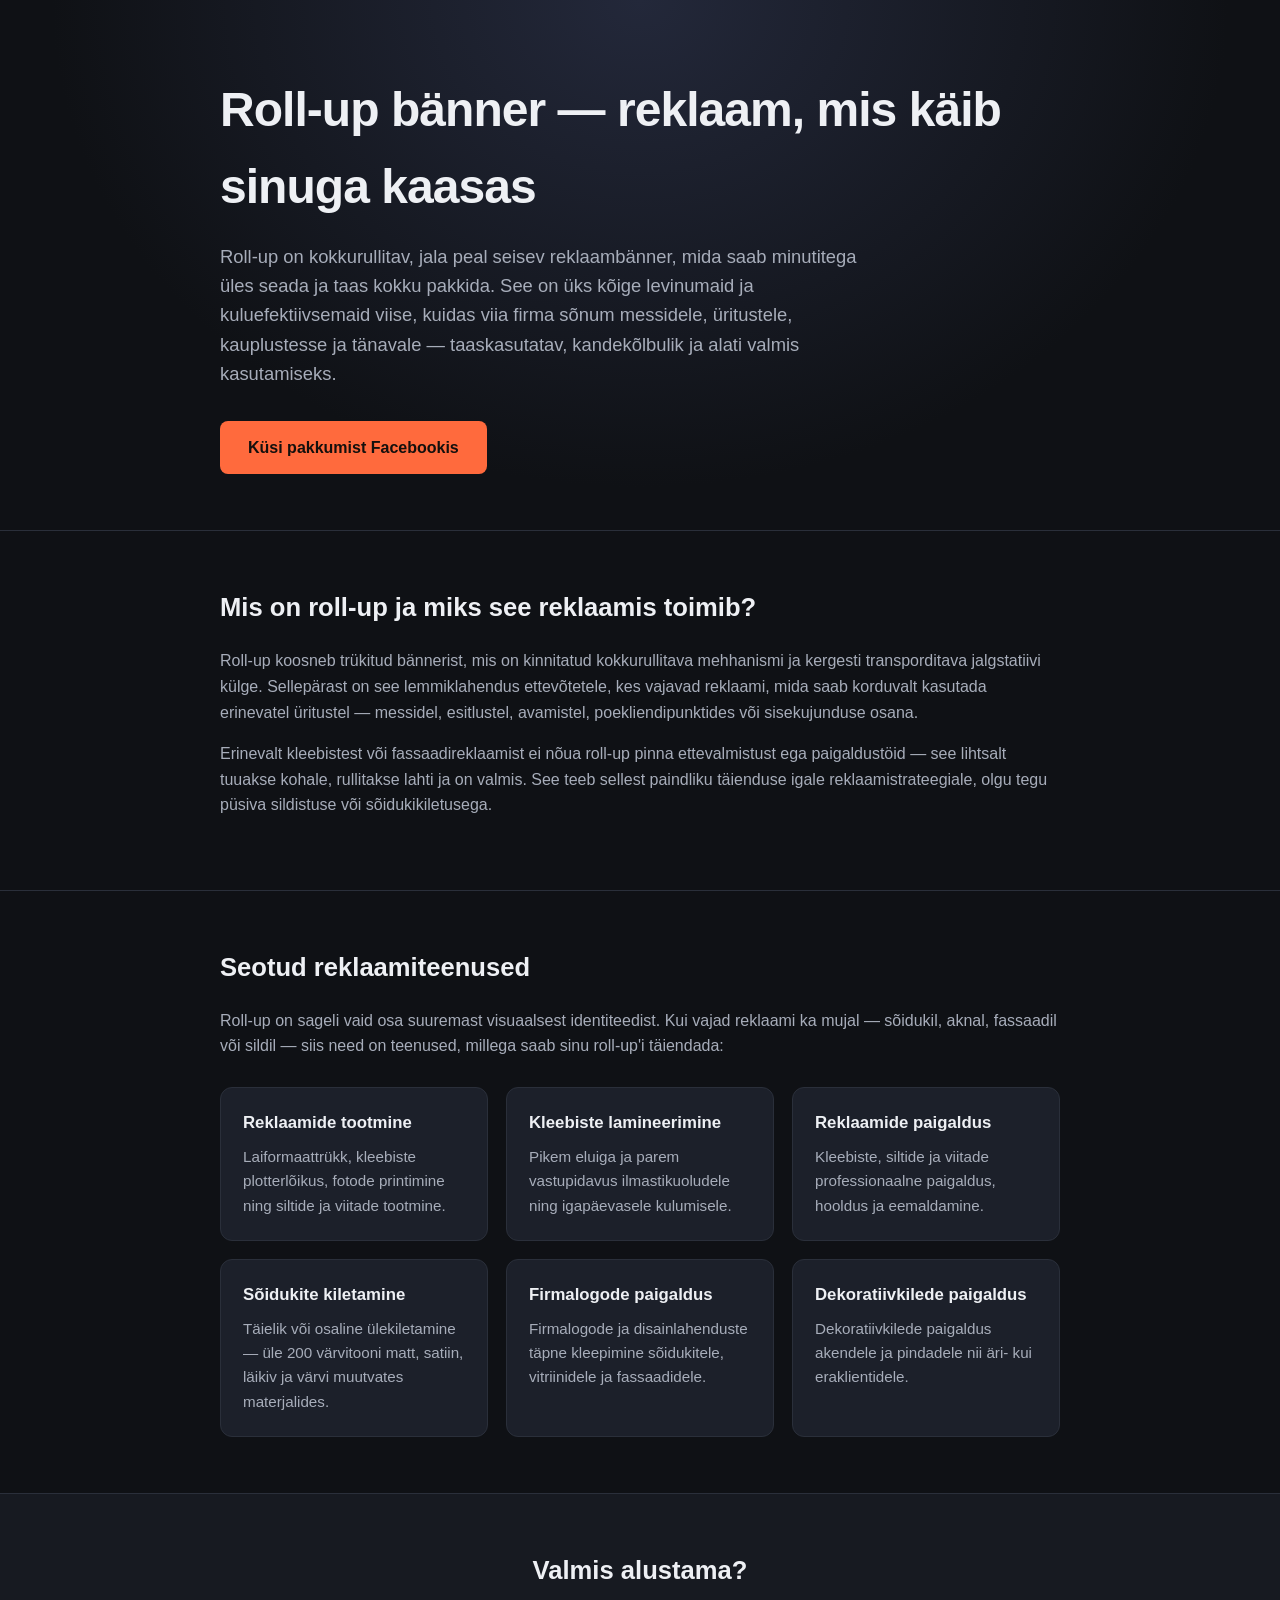
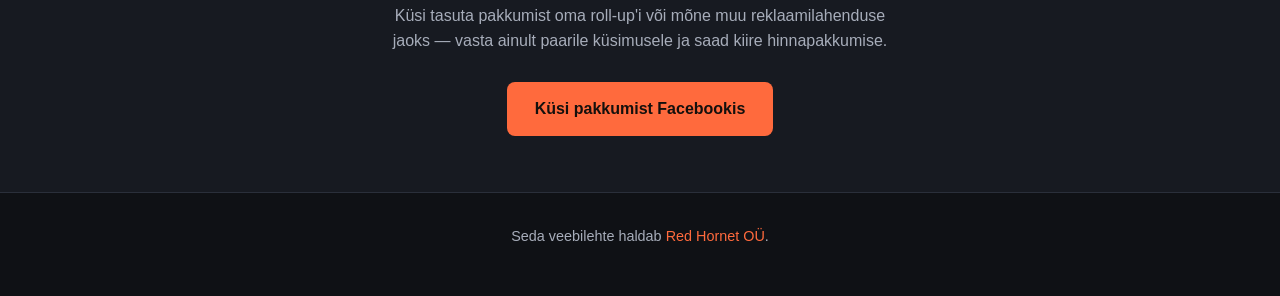
==== index.html @ 04a687b8 "Add roll-up.ee landing page Explains what a roll-up banner is, lists related advertising services, a" ====
<!DOCTYPE html>
<html lang="et">
<head>
<meta charset="UTF-8">
<meta name="viewport" content="width=device-width, initial-scale=1.0">
<title>Roll-up — mis see on ja kuidas see reklaami aitab</title>
<meta name="description" content="Roll-up bänner on kompaktne ja korduvkasutatav reklaamlahendus messidele, üritustele ja äripindadele. Küsi pakkumist ja tutvu seotud reklaamiteenustega.">
<style>
  :root {
    --bg: #0f1115;
    --bg-alt: #171a21;
    --card: #1c202a;
    --border: #2a2f3a;
    --text: #eef0f4;
    --text-dim: #a7adba;
    --accent: #ff6a3d;
    --accent-dim: #e85a2f;
  }
  * { box-sizing: border-box; }
  html, body {
    margin: 0;
    padding: 0;
    background: var(--bg);
    color: var(--text);
    font-family: -apple-system, BlinkMacSystemFont, "Segoe UI", Roboto, Helvetica, Arial, sans-serif;
    line-height: 1.6;
  }
  a { color: var(--accent); text-decoration: none; }
  a:hover { text-decoration: underline; }
  .wrap { max-width: 880px; margin: 0 auto; padding: 0 20px; }

  header.hero {
    padding: 72px 0 56px;
    background: radial-gradient(ellipse at top, #23283a 0%, var(--bg) 65%);
    border-bottom: 1px solid var(--border);
  }
  header.hero h1 {
    font-size: clamp(2rem, 5vw, 3rem);
    margin: 0 0 16px;
    letter-spacing: -0.02em;
  }
  header.hero p.lead {
    font-size: 1.15rem;
    color: var(--text-dim);
    max-width: 640px;
    margin: 0 0 32px;
  }
  .btn {
    display: inline-block;
    background: var(--accent);
    color: #14100d;
    font-weight: 700;
    padding: 14px 28px;
    border-radius: 8px;
    text-decoration: none;
    transition: background 0.15s ease;
  }
  .btn:hover {
    background: var(--accent-dim);
    text-decoration: none;
  }

  section {
    padding: 56px 0;
    border-bottom: 1px solid var(--border);
  }
  section h2 {
    font-size: 1.6rem;
    margin: 0 0 20px;
  }
  section p {
    color: var(--text-dim);
  }

  .grid {
    display: grid;
    grid-template-columns: repeat(auto-fit, minmax(240px, 1fr));
    gap: 18px;
    margin-top: 28px;
  }
  .card {
    background: var(--card);
    border: 1px solid var(--border);
    border-radius: 12px;
    padding: 22px;
  }
  .card h3 {
    margin: 0 0 8px;
    font-size: 1.05rem;
    color: var(--text);
  }
  .card p {
    margin: 0;
    font-size: 0.95rem;
  }

  .cta-block {
    text-align: center;
    background: var(--bg-alt);
  }
  .cta-block h2 { margin-bottom: 12px; }
  .cta-block p { max-width: 520px; margin: 0 auto 28px; }

  footer {
    padding: 32px 0 48px;
    text-align: center;
    color: var(--text-dim);
    font-size: 0.9rem;
  }
</style>
</head>
<body>

<header class="hero">
  <div class="wrap">
    <h1>Roll-up bänner — reklaam, mis käib sinuga kaasas</h1>
    <p class="lead">
      Roll-up on kokkurullitav, jala peal seisev reklaambänner, mida saab minutitega üles seada ja
      taas kokku pakkida. See on üks kõige levinumaid ja kuluefektiivsemaid viise, kuidas viia
      firma sõnum messidele, üritustele, kauplustesse ja tänavale — taaskasutatav, kandekõlbulik
      ja alati valmis kasutamiseks.
    </p>
    <a class="btn" href="https://www.facebook.com/Reklaamipaigaldus/" target="_blank" rel="noopener">Küsi pakkumist Facebookis</a>
  </div>
</header>

<section>
  <div class="wrap">
    <h2>Mis on roll-up ja miks see reklaamis toimib?</h2>
    <p>
      Roll-up koosneb trükitud bännerist, mis on kinnitatud kokkurullitava mehhanismi ja
      kergesti transporditava jalgstatiivi külge. Sellepärast on see lemmiklahendus ettevõtetele,
      kes vajavad reklaami, mida saab korduvalt kasutada erinevatel üritustel — messidel,
      esitlustel, avamistel, poekliendipunktides või sisekujunduse osana.
    </p>
    <p>
      Erinevalt kleebistest või fassaadireklaamist ei nõua roll-up pinna ettevalmistust ega
      paigaldustöid — see lihtsalt tuuakse kohale, rullitakse lahti ja on valmis. See teeb sellest
      paindliku täienduse igale reklaamistrateegiale, olgu tegu püsiva sildistuse või
      sõidukikiletusega.
    </p>
  </div>
</section>

<section>
  <div class="wrap">
    <h2>Seotud reklaamiteenused</h2>
    <p>
      Roll-up on sageli vaid osa suuremast visuaalsest identiteedist. Kui vajad reklaami ka
      mujal — sõidukil, aknal, fassaadil või sildil — siis need on teenused, millega saab sinu
      roll-up'i täiendada:
    </p>
    <div class="grid">
      <div class="card">
        <h3>Reklaamide tootmine</h3>
        <p>Laiformaattrükk, kleebiste plotterlõikus, fotode printimine ning siltide ja viitade tootmine.</p>
      </div>
      <div class="card">
        <h3>Kleebiste lamineerimine</h3>
        <p>Pikem eluiga ja parem vastupidavus ilmastikuoludele ning igapäevasele kulumisele.</p>
      </div>
      <div class="card">
        <h3>Reklaamide paigaldus</h3>
        <p>Kleebiste, siltide ja viitade professionaalne paigaldus, hooldus ja eemaldamine.</p>
      </div>
      <div class="card">
        <h3>Sõidukite kiletamine</h3>
        <p>Täielik või osaline ülekiletamine — üle 200 värvitooni matt, satiin, läikiv ja värvi muutvates materjalides.</p>
      </div>
      <div class="card">
        <h3>Firmalogode paigaldus</h3>
        <p>Firmalogode ja disainlahenduste täpne kleepimine sõidukitele, vitriinidele ja fassaadidele.</p>
      </div>
      <div class="card">
        <h3>Dekoratiivkilede paigaldus</h3>
        <p>Dekoratiivkilede paigaldus akendele ja pindadele nii äri- kui eraklientidele.</p>
      </div>
    </div>
  </div>
</section>

<section class="cta-block">
  <div class="wrap">
    <h2>Valmis alustama?</h2>
    <p>
      Küsi tasuta pakkumist oma roll-up'i või mõne muu reklaamilahenduse jaoks — vasta ainult
      paarile küsimusele ja saad kiire hinnapakkumise.
    </p>
    <a class="btn" href="https://www.facebook.com/Reklaamipaigaldus/" target="_blank" rel="noopener">Küsi pakkumist Facebookis</a>
  </div>
</section>

<footer>
  <div class="wrap">
    Seda veebilehte haldab <a href="https://hornet.ee" target="_blank" rel="noopener">Red Hornet OÜ</a>.
  </div>
</footer>

</body>
</html>
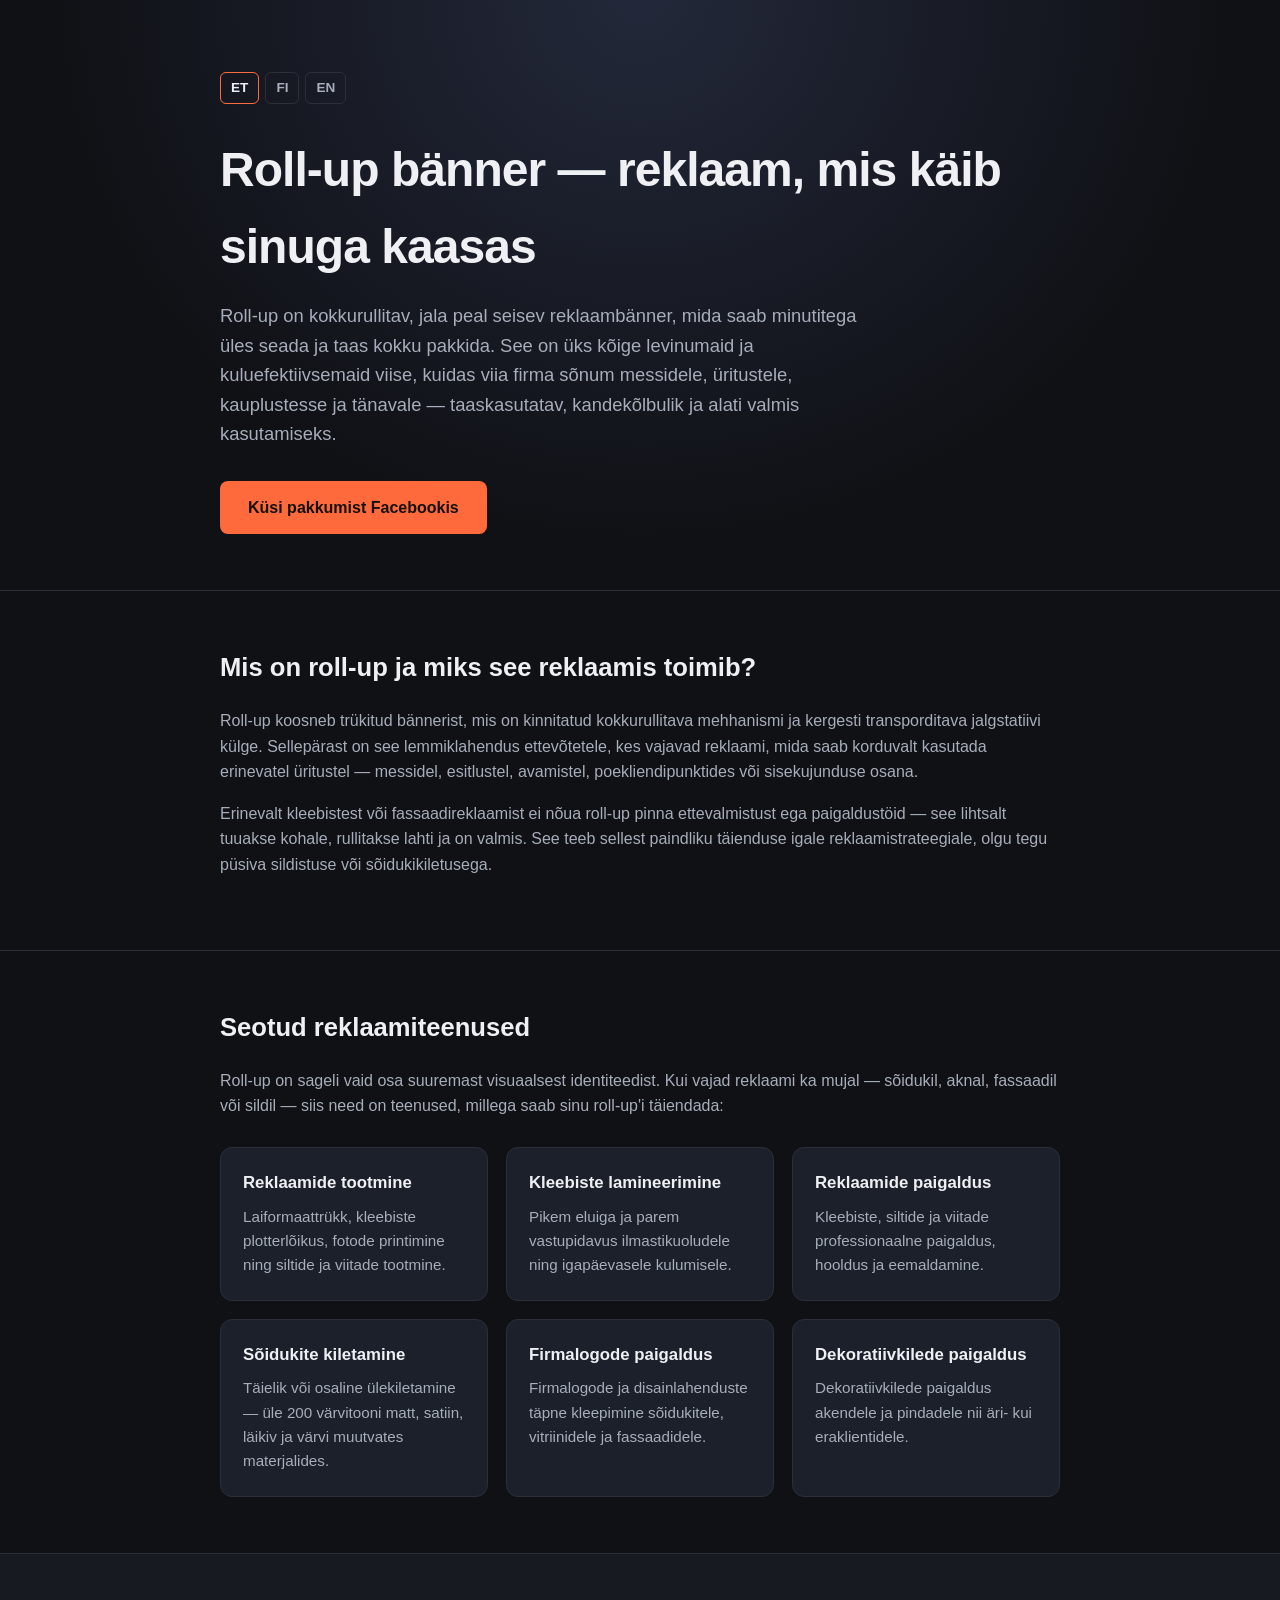
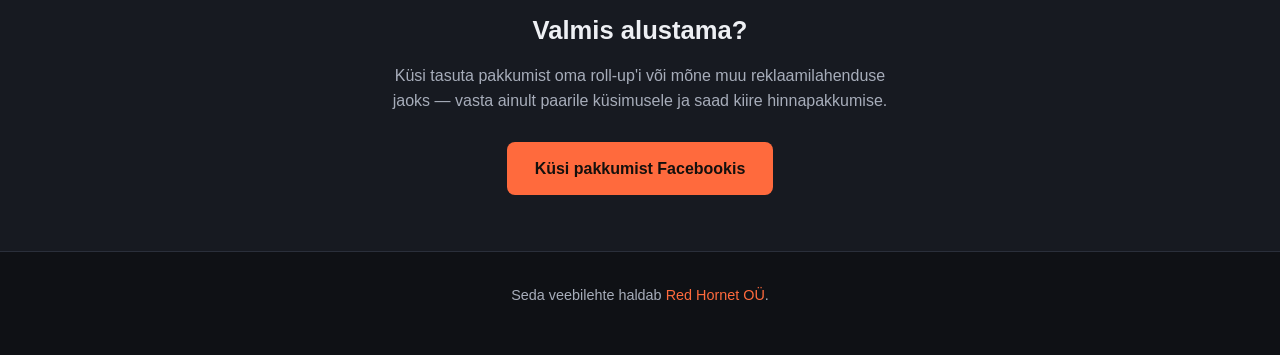
==== commit a93e2a95: "Add Finnish and English pages, 404 page, and legacy URL redirects - /fi/ and /en/ translations with " ====
--- a/index.html
+++ b/index.html
@@ -3,116 +3,24 @@
 <head>
 <meta charset="UTF-8">
 <meta name="viewport" content="width=device-width, initial-scale=1.0">
-<title>Roll-up — mis see on ja kuidas see reklaami aitab</title>
-<meta name="description" content="Roll-up bänner on kompaktne ja korduvkasutatav reklaamlahendus messidele, üritustele ja äripindadele. Küsi pakkumist ja tutvu seotud reklaamiteenustega.">
-<style>
-  :root {
-    --bg: #0f1115;
-    --bg-alt: #171a21;
-    --card: #1c202a;
-    --border: #2a2f3a;
-    --text: #eef0f4;
-    --text-dim: #a7adba;
-    --accent: #ff6a3d;
-    --accent-dim: #e85a2f;
-  }
-  * { box-sizing: border-box; }
-  html, body {
-    margin: 0;
-    padding: 0;
-    background: var(--bg);
-    color: var(--text);
-    font-family: -apple-system, BlinkMacSystemFont, "Segoe UI", Roboto, Helvetica, Arial, sans-serif;
-    line-height: 1.6;
-  }
-  a { color: var(--accent); text-decoration: none; }
-  a:hover { text-decoration: underline; }
-  .wrap { max-width: 880px; margin: 0 auto; padding: 0 20px; }
-
-  header.hero {
-    padding: 72px 0 56px;
-    background: radial-gradient(ellipse at top, #23283a 0%, var(--bg) 65%);
-    border-bottom: 1px solid var(--border);
-  }
-  header.hero h1 {
-    font-size: clamp(2rem, 5vw, 3rem);
-    margin: 0 0 16px;
-    letter-spacing: -0.02em;
-  }
-  header.hero p.lead {
-    font-size: 1.15rem;
-    color: var(--text-dim);
-    max-width: 640px;
-    margin: 0 0 32px;
-  }
-  .btn {
-    display: inline-block;
-    background: var(--accent);
-    color: #14100d;
-    font-weight: 700;
-    padding: 14px 28px;
-    border-radius: 8px;
-    text-decoration: none;
-    transition: background 0.15s ease;
-  }
-  .btn:hover {
-    background: var(--accent-dim);
-    text-decoration: none;
-  }
-
-  section {
-    padding: 56px 0;
-    border-bottom: 1px solid var(--border);
-  }
-  section h2 {
-    font-size: 1.6rem;
-    margin: 0 0 20px;
-  }
-  section p {
-    color: var(--text-dim);
-  }
-
-  .grid {
-    display: grid;
-    grid-template-columns: repeat(auto-fit, minmax(240px, 1fr));
-    gap: 18px;
-    margin-top: 28px;
-  }
-  .card {
-    background: var(--card);
-    border: 1px solid var(--border);
-    border-radius: 12px;
-    padding: 22px;
-  }
-  .card h3 {
-    margin: 0 0 8px;
-    font-size: 1.05rem;
-    color: var(--text);
-  }
-  .card p {
-    margin: 0;
-    font-size: 0.95rem;
-  }
-
-  .cta-block {
-    text-align: center;
-    background: var(--bg-alt);
-  }
-  .cta-block h2 { margin-bottom: 12px; }
-  .cta-block p { max-width: 520px; margin: 0 auto 28px; }
-
-  footer {
-    padding: 32px 0 48px;
-    text-align: center;
-    color: var(--text-dim);
-    font-size: 0.9rem;
-  }
-</style>
+<title>Roll-up ja reklaamiteenused — kleebised, kiletamine, sildid ja paigaldus</title>
+<link rel="canonical" href="https://roll-up.ee/">
+<link rel="alternate" hreflang="et" href="https://roll-up.ee/">
+<link rel="alternate" hreflang="fi" href="https://roll-up.ee/fi/">
+<link rel="alternate" hreflang="en" href="https://roll-up.ee/en/">
+<link rel="alternate" hreflang="x-default" href="https://roll-up.ee/">
+<meta name="description" content="Reklaamitoodete tootmine ja paigaldus: kleebised, sõidukite kiletamine, firmalogode paigaldus, dekoratiivkiled ja sildid — ning roll-up bännerid messideks ja üritusteks. Küsi tasuta pakkumist.">
+<link rel="stylesheet" href="/style.css">
 </head>
 <body>
 
 <header class="hero">
   <div class="wrap">
+    <nav class="lang" aria-label="Keel">
+      <a href="/" hreflang="et" lang="et" aria-current="page">ET</a>
+      <a href="/fi/" hreflang="fi" lang="fi">FI</a>
+      <a href="/en/" hreflang="en" lang="en">EN</a>
+    </nav>
     <h1>Roll-up bänner — reklaam, mis käib sinuga kaasas</h1>
     <p class="lead">
       Roll-up on kokkurullitav, jala peal seisev reklaambänner, mida saab minutitega üles seada ja
--- a/style.css
+++ b/style.css
@@ -0,0 +1,123 @@
+:root {
+  --bg: #0f1115;
+  --bg-alt: #171a21;
+  --card: #1c202a;
+  --border: #2a2f3a;
+  --text: #eef0f4;
+  --text-dim: #a7adba;
+  --accent: #ff6a3d;
+  --accent-dim: #e85a2f;
+}
+* { box-sizing: border-box; }
+html, body {
+  margin: 0;
+  padding: 0;
+  background: var(--bg);
+  color: var(--text);
+  font-family: -apple-system, BlinkMacSystemFont, "Segoe UI", Roboto, Helvetica, Arial, sans-serif;
+  line-height: 1.6;
+}
+a { color: var(--accent); text-decoration: none; }
+a:hover { text-decoration: underline; }
+.wrap { max-width: 880px; margin: 0 auto; padding: 0 20px; }
+
+header.hero {
+  padding: 72px 0 56px;
+  background: radial-gradient(ellipse at top, #23283a 0%, var(--bg) 65%);
+  border-bottom: 1px solid var(--border);
+}
+header.hero h1 {
+  font-size: clamp(2rem, 5vw, 3rem);
+  margin: 0 0 16px;
+  letter-spacing: -0.02em;
+}
+header.hero p.lead {
+  font-size: 1.15rem;
+  color: var(--text-dim);
+  max-width: 640px;
+  margin: 0 0 32px;
+}
+.btn {
+  display: inline-block;
+  background: var(--accent);
+  color: #14100d;
+  font-weight: 700;
+  padding: 14px 28px;
+  border-radius: 8px;
+  text-decoration: none;
+  transition: background 0.15s ease;
+}
+.btn:hover {
+  background: var(--accent-dim);
+  text-decoration: none;
+}
+
+section {
+  padding: 56px 0;
+  border-bottom: 1px solid var(--border);
+}
+section h2 {
+  font-size: 1.6rem;
+  margin: 0 0 20px;
+}
+section p {
+  color: var(--text-dim);
+}
+
+.grid {
+  display: grid;
+  grid-template-columns: repeat(auto-fit, minmax(240px, 1fr));
+  gap: 18px;
+  margin-top: 28px;
+}
+.card {
+  background: var(--card);
+  border: 1px solid var(--border);
+  border-radius: 12px;
+  padding: 22px;
+}
+.card h3 {
+  margin: 0 0 8px;
+  font-size: 1.05rem;
+  color: var(--text);
+}
+.card p {
+  margin: 0;
+  font-size: 0.95rem;
+}
+
+.cta-block {
+  text-align: center;
+  background: var(--bg-alt);
+}
+.cta-block h2 { margin-bottom: 12px; }
+.cta-block p { max-width: 520px; margin: 0 auto 28px; }
+
+footer {
+  padding: 32px 0 48px;
+  text-align: center;
+  color: var(--text-dim);
+  font-size: 0.9rem;
+}
+
+.lang {
+  display: flex;
+  gap: 6px;
+  margin-bottom: 28px;
+}
+.lang a {
+  color: var(--text-dim);
+  border: 1px solid var(--border);
+  border-radius: 6px;
+  padding: 4px 10px;
+  font-size: 0.85rem;
+  font-weight: 600;
+}
+.lang a:hover {
+  color: var(--text);
+  text-decoration: none;
+}
+.lang a[aria-current="page"] {
+  color: var(--text);
+  border-color: var(--accent);
+}
